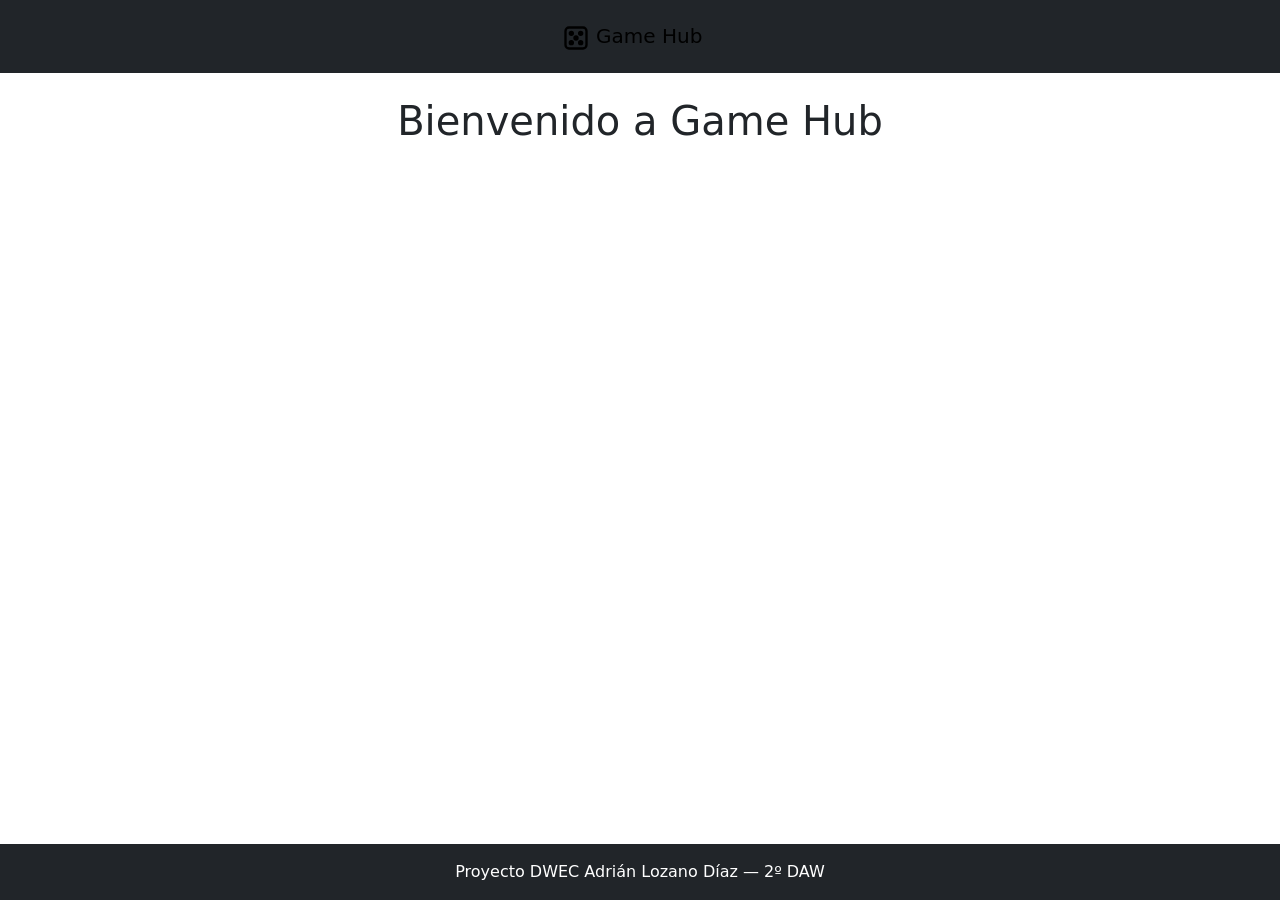
==== index.html @ dc11fa3b "navbar, main y footer estructurados" ====
<!DOCTYPE html>
<html lang="es">

<head>
    <meta charset="UTF-8">
    <meta name="viewport" content="width=device-width, initial-scale=1.0">
    <title>GameHub</title>
    <link rel="stylesheet" href="https://cdn.jsdelivr.net/npm/bootstrap@5.3.8/dist/css/bootstrap.min.css">
    <link rel="stylesheet" href="css/estilos.css">

</head>

<body class="d-flex flex-column min-vh-100">
    <nav class="navbar bg-dark py-3 sticky-top">
        <div class="container-fluid justify-content-center">
            <a class="navbar-brand" href="#">
                <svg xmlns="http://www.w3.org/2000/svg" width="28" height="28" viewBox="0 0 24 24" fill="none"
                    stroke="currentColor" stroke-width="2" stroke-linecap="round" stroke-linejoin="round">
                    <rect x="3" y="3" width="18" height="18" rx="3"></rect>
                    <circle cx="8" cy="8" r="1.3" fill="currentColor"></circle>
                    <circle cx="16" cy="8" r="1.3" fill="currentColor"></circle>
                    <circle cx="12" cy="12" r="1.3" fill="currentColor"></circle>
                    <circle cx="8" cy="16" r="1.3" fill="currentColor"></circle>
                    <circle cx="16" cy="16" r="1.3" fill="currentColor"></circle>
                </svg>
                Game Hub
            </a>
        </div>
    </nav>
    <main class="container py-4">
        <h1 class="text-center mb-4">Bienvenido a Game Hub</h1>

    </main>

    <footer class="bg-dark text-white py-3 mt-auto text-center">
        <div class="container">
            <p class="mb-0">Proyecto DWEC Adrián Lozano Díaz — 2º DAW</p>
        </div>
    </footer>

    <script src="https://cdn.jsdelivr.net/npm/bootstrap@5.3.8/dist/js/bootstrap.bundle.min.js"></script>
    <script src="https://cdn.jsdelivr.net/npm/jquery@3.7.1/dist/jquery.min.js"></script>
</body>

</html>
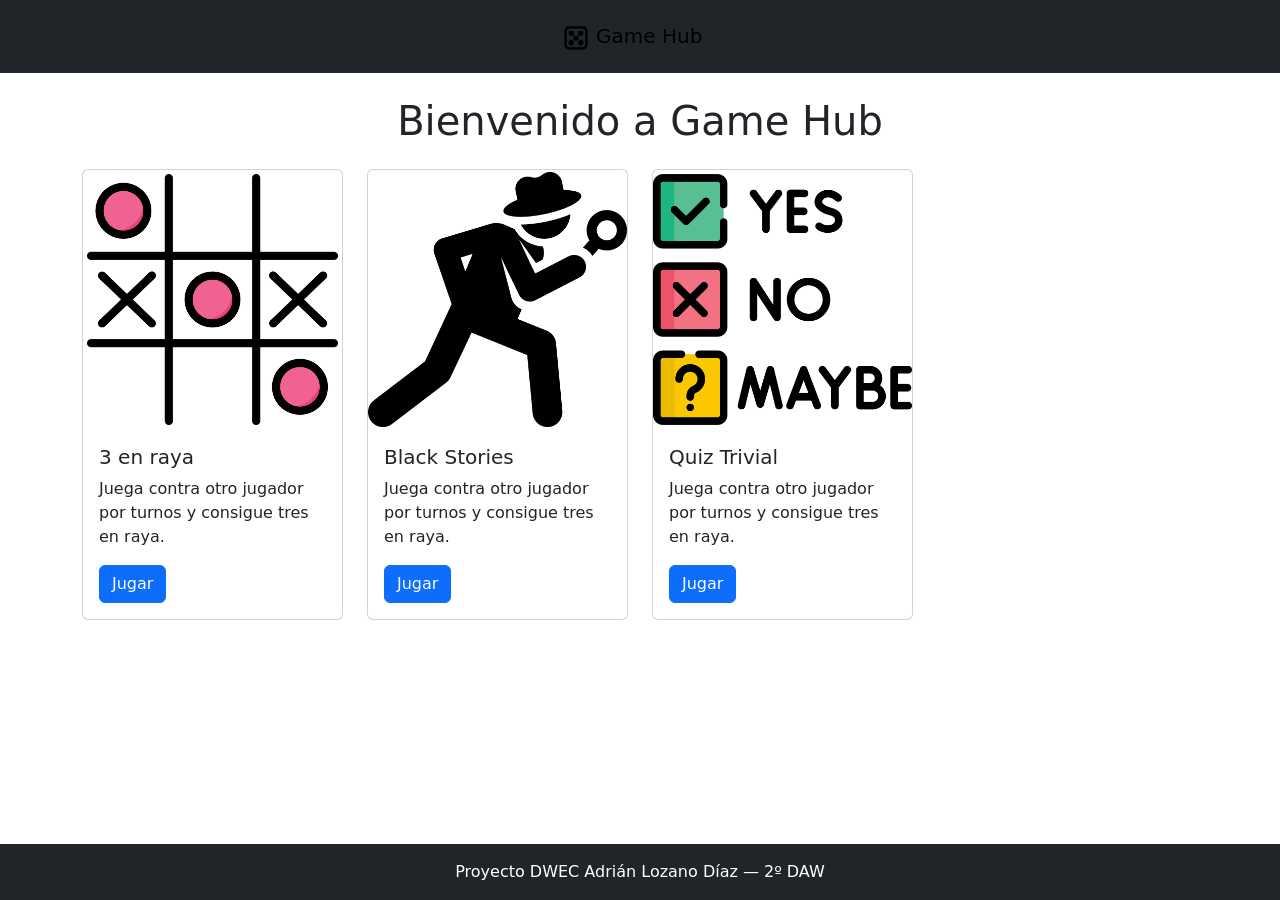
==== commit ee6f4234: "estructura tarjetas empezada" ====
--- a/index.html
+++ b/index.html
@@ -30,6 +30,42 @@
     <main class="container py-4">
         <h1 class="text-center mb-4">Bienvenido a Game Hub</h1>
 
+        <div class="row row-cols-1 row-cols-sm-2 row-cols-lg-4 g-4">
+            <div class="col">
+                <div class="card h-100">
+                    <img src="assets/img/tres-en-raya.png" class="card-img-top" alt="Icono 3 en raya">
+                    <div class="card-body">
+                        <h5 class="card-title">3 en raya</h5>
+                        <p class="card-text">Juega contra otro jugador por turnos y consigue tres en raya.</p>
+                        <a href="juegos/3raya/3raya.html" class="btn btn-primary">Jugar</a>
+                    </div>
+                </div>
+            </div>
+
+            <div class="col">
+                <div class="card h-100">
+                    <img src="assets/img/blackstories.png" class="card-img-top" alt="Icono blackstories">
+                    <div class="card-body">
+                        <h5 class="card-title">Black Stories</h5>
+                        <p class="card-text">Juega contra otro jugador por turnos y consigue tres en raya.</p>
+                        <a href="juegos/blackstories/blackstories.html" class="btn btn-primary">Jugar</a>
+                    </div>
+                </div>
+            </div>
+
+            <div class="col">
+                <div class="card h-100">
+                    <img src="assets/img/quizas.png" class="card-img-top" alt="Icono quiz">
+                    <div class="card-body">
+                        <h5 class="card-title">Quiz Trivial</h5>
+                        <p class="card-text">Juega contra otro jugador por turnos y consigue tres en raya.</p>
+                        <a href="juegos/quiz/quiz.html" class="btn btn-primary">Jugar</a>
+                    </div>
+                </div>
+            </div>
+        </div>
+
+
     </main>
 
     <footer class="bg-dark text-white py-3 mt-auto text-center">
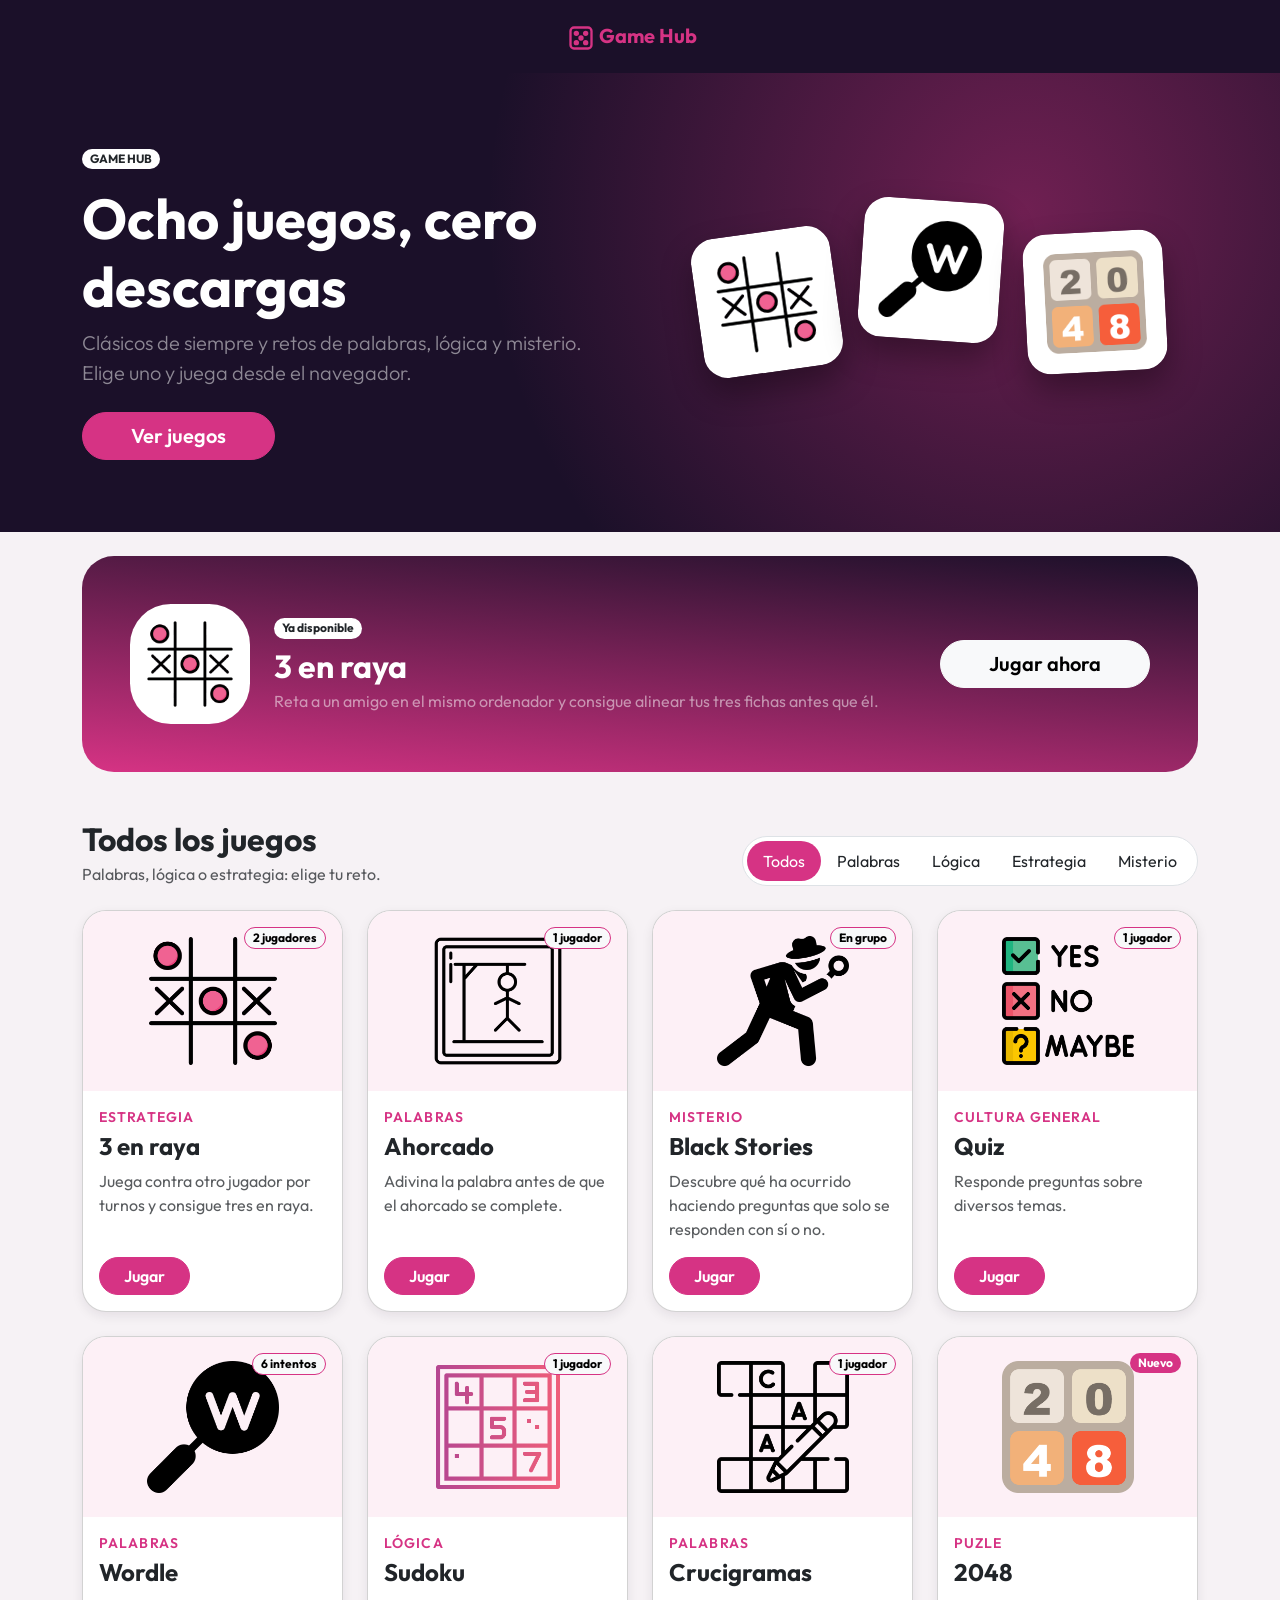
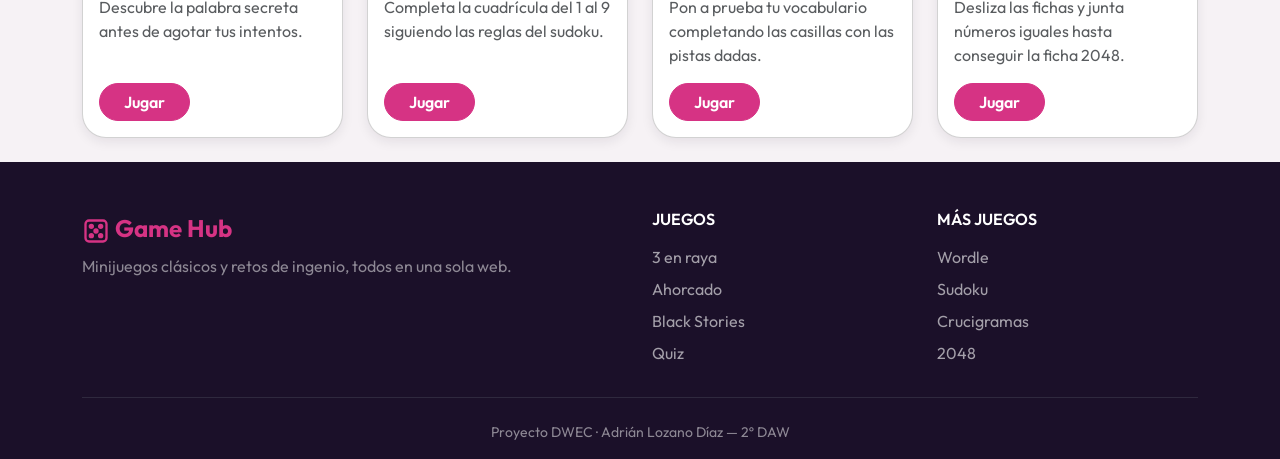
==== commit e5f3282d: "index rediseñado: hero, juego destacado, filtros, tarjetas y footer Paleta propia en variables, fuen" ====
--- a/index.html
+++ b/index.html
@@ -5,15 +5,19 @@
     <meta charset="UTF-8">
     <meta name="viewport" content="width=device-width, initial-scale=1.0">
     <title>GameHub</title>
+    <link rel="stylesheet" href="https://fonts.googleapis.com/css2?family=Outfit:wght@400;600;800&display=swap">
     <link rel="stylesheet" href="https://cdn.jsdelivr.net/npm/bootstrap@5.3.8/dist/css/bootstrap.min.css">
     <link rel="stylesheet" href="css/estilos.css">
 
 </head>
 
 <body class="d-flex flex-column min-vh-100">
-    <nav class="navbar bg-dark py-3 sticky-top">
-        <div class="container-fluid justify-content-center">
-            <a class="navbar-brand" href="#">
+    <nav class="navbar bg-noche py-3 sticky-top" data-bs-theme="dark">
+
+        <!--el contenedor ocupa todo el ancho y centra el logo en horizontal-->
+        <div class="container-fluid justify-content-center"> 
+
+            <a class="navbar-brand fw-bold" href="index.html">
                 <svg xmlns="http://www.w3.org/2000/svg" width="28" height="28" viewBox="0 0 24 24" fill="none"
                     stroke="currentColor" stroke-width="2" stroke-linecap="round" stroke-linejoin="round">
                     <rect x="3" y="3" width="18" height="18" rx="3"></rect>
@@ -27,50 +31,253 @@
             </a>
         </div>
     </nav>
-    <main class="container py-4">
-        <h1 class="text-center mb-4">Bienvenido a Game Hub</h1>
+
+    <section class="hero text-white py-5">
+        <div class="container py-lg-4">
+            <div class="row align-items-center g-5">
+
+                <div class="col-lg-6">
+                    <span class="badge rounded-pill bg-white text-dark mb-3">GAME HUB</span> <!--elemento en linea-->
+                    <h1 class="display-4 fw-bold">Ocho juegos, cero descargas</h1>
+                    <p class="lead text-white-50 mb-4">Clásicos de siempre y retos de palabras, lógica y misterio.
+                        Elige uno y juega desde el navegador.</p>
+                    <a href="#juegos" class="btn btn-primary btn-lg rounded-pill px-5 fw-semibold">Ver juegos</a>
+                </div>
+
+                <div class="col-lg-6 d-none d-lg-flex justify-content-center gap-4">
+                    <img src="assets/img/tres-en-raya.png" alt="" class="hero-ficha hero-ficha-1">
+                    <img src="assets/img/wordle.png" alt="" class="hero-ficha hero-ficha-2">
+                    <img src="assets/img/2048.png" alt="" class="hero-ficha hero-ficha-3">
+                </div>
+
+            </div>
+        </div>
+    </section>
+
+    <main class="container py-4" id="juegos">
+        <!-- Juego destacado: el 3 en raya es el único que se puede jugar -->
+        <section class="destacado text-white rounded-5 p-4 p-lg-5 mb-5">
+            <div class="row align-items-center g-4">
+                <div class="col-md-auto text-center">
+                    <img src="assets/img/tres-en-raya.png" alt="" class="destacado-icono">
+                </div>
+                <div class="col-md text-center text-md-start">
+                    <span class="badge rounded-pill bg-white text-dark mb-2">Ya disponible</span>
+                    <h2 class="fw-bold mb-1">3 en raya</h2>
+                    <p class="mb-0 text-white-50">Reta a un amigo en el mismo ordenador y consigue alinear tus tres
+                        fichas antes que él.</p>
+                </div>
+                <div class="col-md-auto text-center">
+                    <a href="juegos/3raya/3raya.html" class="btn btn-light btn-lg rounded-pill px-5 fw-semibold">Jugar
+                        ahora</a>
+                </div>
+            </div>
+        </section>
+
+        <!-- Título de sección a la izquierda y filtros a la derecha -->
+        <div class="d-flex flex-wrap justify-content-between align-items-end gap-3 mb-4">
+            <div>
+                <h2 class="fw-bold mb-1">Todos los juegos</h2>
+                <p class="text-body-secondary mb-0">Palabras, lógica o estrategia: elige tu reto.</p>
+            </div>
+
+            <ul class="nav nav-pills filtros bg-white border rounded-pill p-1">
+                <li class="nav-item"><button type="button" class="nav-link active">Todos</button></li>
+                <li class="nav-item"><button type="button" class="nav-link">Palabras</button></li>
+                <li class="nav-item"><button type="button" class="nav-link">Lógica</button></li>
+                <li class="nav-item"><button type="button" class="nav-link">Estrategia</button></li>
+                <li class="nav-item"><button type="button" class="nav-link">Misterio</button></li>
+            </ul>
+        </div>
 
         <div class="row row-cols-1 row-cols-sm-2 row-cols-lg-4 g-4">
             <div class="col">
-                <div class="card h-100">
-                    <img src="assets/img/tres-en-raya.png" class="card-img-top" alt="Icono 3 en raya">
-                    <div class="card-body">
-                        <h5 class="card-title">3 en raya</h5>
-                        <p class="card-text">Juega contra otro jugador por turnos y consigue tres en raya.</p>
-                        <a href="juegos/3raya/3raya.html" class="btn btn-primary">Jugar</a>
-                    </div>
-                </div>
-            </div>
-
-            <div class="col">
-                <div class="card h-100">
-                    <img src="assets/img/blackstories.png" class="card-img-top" alt="Icono blackstories">
-                    <div class="card-body">
-                        <h5 class="card-title">Black Stories</h5>
-                        <p class="card-text">Juega contra otro jugador por turnos y consigue tres en raya.</p>
-                        <a href="juegos/blackstories/blackstories.html" class="btn btn-primary">Jugar</a>
-                    </div>
-                </div>
-            </div>
-
-            <div class="col">
-                <div class="card h-100">
-                    <img src="assets/img/quizas.png" class="card-img-top" alt="Icono quiz">
-                    <div class="card-body">
-                        <h5 class="card-title">Quiz Trivial</h5>
-                        <p class="card-text">Juega contra otro jugador por turnos y consigue tres en raya.</p>
-                        <a href="juegos/quiz/quiz.html" class="btn btn-primary">Jugar</a>
-                    </div>
-                </div>
-            </div>
-        </div>
-
-
+                <article class="card tarjeta-juego h-100">
+                    <div class="tarjeta-imagen position-relative">
+                        <img src="assets/img/tres-en-raya.png" class="card-img-top" alt="Icono del juego 3 en raya">
+                        <span class="badge rounded-pill text-bg-light position-absolute top-0 end-0 m-3">2
+                            jugadores</span>
+                    </div>
+                    <div class="card-body d-flex flex-column">
+                        <p class="categoria text-uppercase small fw-semibold mb-1">Estrategia</p>
+                        <h3 class="card-title h4 fw-bold">3 en raya</h3>
+                        <p class="card-text text-body-secondary">Juega contra otro jugador por turnos y consigue tres en
+                            raya.</p>
+                        <a href="juegos/3raya/3raya.html"
+                            class="btn btn-primary rounded-pill px-4 fw-semibold mt-auto align-self-start">Jugar</a>
+                    </div>
+                </article>
+            </div>
+
+
+            <div class="col">
+                <article class="card tarjeta-juego h-100">
+                    <div class="tarjeta-imagen position-relative">
+                        <img src="assets/img/juego-del-ahorcado.png" class="card-img-top"
+                            alt="Icono del juego Ahorcado">
+                        <span class="badge rounded-pill text-bg-light position-absolute top-0 end-0 m-3">1
+                            jugador</span>
+                    </div>
+                    <div class="card-body d-flex flex-column">
+                        <p class="categoria text-uppercase small fw-semibold mb-1">Palabras</p>
+                        <h3 class="card-title h4 fw-bold">Ahorcado</h3>
+                        <p class="card-text text-body-secondary">Adivina la palabra antes de que el ahorcado se
+                            complete.</p>
+                        <a href="juegos/ahorcado/ahorcado.html"
+                            class="btn btn-primary rounded-pill px-4 fw-semibold mt-auto align-self-start">Jugar</a>
+                    </div>
+                </article>
+            </div>
+
+            <div class="col">
+                <article class="card tarjeta-juego h-100">
+                    <div class="tarjeta-imagen position-relative">
+                        <img src="assets/img/blackstories.png" class="card-img-top" alt="Icono del juego Black Stories">
+                        <span class="badge rounded-pill text-bg-light position-absolute top-0 end-0 m-3">En grupo</span>
+                    </div>
+                    <div class="card-body d-flex flex-column">
+                        <p class="categoria text-uppercase small fw-semibold mb-1">Misterio</p>
+                        <h3 class="card-title h4 fw-bold">Black Stories</h3>
+                        <p class="card-text text-body-secondary">Descubre qué ha ocurrido haciendo preguntas que solo se
+                            responden con sí o no.</p>
+                        <a href="juegos/blackstories/blackstories.html"
+                            class="btn btn-primary rounded-pill px-4 fw-semibold mt-auto align-self-start">Jugar</a>
+                    </div>
+                </article>
+            </div>
+
+            <div class="col">
+                <article class="card tarjeta-juego h-100">
+                    <div class="tarjeta-imagen position-relative">
+                        <img src="assets/img/quizas.png" class="card-img-top" alt="Icono del juego Quiz">
+                        <span class="badge rounded-pill text-bg-light position-absolute top-0 end-0 m-3">1
+                            jugador</span>
+                    </div>
+                    <div class="card-body d-flex flex-column">
+                        <p class="categoria text-uppercase small fw-semibold mb-1">Cultura general</p>
+                        <h3 class="card-title h4 fw-bold">Quiz</h3>
+                        <p class="card-text text-body-secondary">Responde preguntas sobre diversos temas.</p>
+                        <a href="juegos/quiz/quiz.html"
+                            class="btn btn-primary rounded-pill px-4 fw-semibold mt-auto align-self-start">Jugar</a>
+                    </div>
+                </article>
+            </div>
+
+            <div class="col">
+                <article class="card tarjeta-juego h-100">
+                    <div class="tarjeta-imagen position-relative">
+                        <img src="assets/img/wordle.png" class="card-img-top" alt="Icono del juego Wordle">
+                        <span class="badge rounded-pill text-bg-light position-absolute top-0 end-0 m-3">6
+                            intentos</span>
+                    </div>
+                    <div class="card-body d-flex flex-column">
+                        <p class="categoria text-uppercase small fw-semibold mb-1">Palabras</p>
+                        <h3 class="card-title h4 fw-bold">Wordle</h3>
+                        <p class="card-text text-body-secondary">Descubre la palabra secreta antes de agotar tus
+                            intentos.</p>
+                        <a href="juegos/wordle/wordle.html"
+                            class="btn btn-primary rounded-pill px-4 fw-semibold mt-auto align-self-start">Jugar</a>
+                    </div>
+                </article>
+            </div>
+
+            <div class="col">
+                <article class="card tarjeta-juego h-100">
+                    <div class="tarjeta-imagen position-relative">
+                        <img src="assets/img/pasatiempo.png" class="card-img-top" alt="Icono del juego Sudoku">
+                        <span class="badge rounded-pill text-bg-light position-absolute top-0 end-0 m-3">1
+                            jugador</span>
+                    </div>
+                    <div class="card-body d-flex flex-column">
+                        <p class="categoria text-uppercase small fw-semibold mb-1">Lógica</p>
+                        <h3 class="card-title h4 fw-bold">Sudoku</h3>
+                        <p class="card-text text-body-secondary">Completa la cuadrícula del 1 al 9 siguiendo las reglas
+                            del sudoku.</p>
+                        <a href="juegos/sudoku/sudoku.html"
+                            class="btn btn-primary rounded-pill px-4 fw-semibold mt-auto align-self-start">Jugar</a>
+                    </div>
+                </article>
+            </div>
+
+            <div class="col">
+                <article class="card tarjeta-juego h-100">
+                    <div class="tarjeta-imagen position-relative">
+                        <img src="assets/img/crucigrama.png" class="card-img-top" alt="Icono del juego Crucigramas">
+                        <span class="badge rounded-pill text-bg-light position-absolute top-0 end-0 m-3">1
+                            jugador</span>
+                    </div>
+                    <div class="card-body d-flex flex-column">
+                        <p class="categoria text-uppercase small fw-semibold mb-1">Palabras</p>
+                        <h3 class="card-title h4 fw-bold">Crucigramas</h3>
+                        <p class="card-text text-body-secondary">Pon a prueba tu vocabulario completando las casillas
+                            con las pistas dadas.</p>
+                        <a href="juegos/crucigrama/crucigrama.html"
+                            class="btn btn-primary rounded-pill px-4 fw-semibold mt-auto align-self-start">Jugar</a>
+                    </div>
+                </article>
+            </div>
+
+            <div class="col">
+                <article class="card tarjeta-juego h-100">
+                    <div class="tarjeta-imagen position-relative">
+                        <img src="assets/img/2048.png" class="card-img-top" alt="Icono del juego 2048">
+                        <span class="badge rounded-pill badge-nuevo position-absolute top-0 end-0 m-3">Nuevo</span>
+                    </div>
+                    <div class="card-body d-flex flex-column">
+                        <p class="categoria text-uppercase small fw-semibold mb-1">Puzle</p>
+                        <h3 class="card-title h4 fw-bold">2048</h3>
+                        <p class="card-text text-body-secondary">Desliza las fichas y junta números iguales hasta
+                            conseguir la ficha 2048.</p>
+                        <a href="juegos/2048/2048.html"
+                            class="btn btn-primary rounded-pill px-4 fw-semibold mt-auto align-self-start">Jugar</a>
+                    </div>
+                </article>
+            </div>
+        </div>
     </main>
 
-    <footer class="bg-dark text-white py-3 mt-auto text-center">
+    <footer class="bg-noche text-white mt-auto pt-5 pb-3">
         <div class="container">
-            <p class="mb-0">Proyecto DWEC Adrián Lozano Díaz — 2º DAW</p>
+            <div class="row g-4">
+                <div class="col-md-6">
+                    <p class="footer-logo fs-4 fw-bold mb-2">
+                        <svg xmlns="http://www.w3.org/2000/svg" width="28" height="28" viewBox="0 0 24 24" fill="none"
+                            stroke="currentColor" stroke-width="2" stroke-linecap="round" stroke-linejoin="round">
+                            <rect x="3" y="3" width="18" height="18" rx="3"></rect>
+                            <circle cx="8" cy="8" r="1.3" fill="currentColor"></circle>
+                            <circle cx="16" cy="8" r="1.3" fill="currentColor"></circle>
+                            <circle cx="12" cy="12" r="1.3" fill="currentColor"></circle>
+                            <circle cx="8" cy="16" r="1.3" fill="currentColor"></circle>
+                            <circle cx="16" cy="16" r="1.3" fill="currentColor"></circle>
+                        </svg>
+                        Game Hub
+                    </p>
+                    <p class="text-white-50 mb-0">Minijuegos clásicos y retos de ingenio, todos en una sola web.</p>
+                </div>
+
+                <div class="col-6 col-md-3">
+                    <h3 class="h6 text-uppercase fw-semibold mb-3">Juegos</h3>
+                    <ul class="list-unstyled mb-0">
+                        <li class="mb-2"><a href="juegos/3raya/3raya.html" class="footer-enlace">3 en raya</a></li>
+                        <li class="mb-2"><a href="juegos/ahorcado/ahorcado.html" class="footer-enlace">Ahorcado</a></li>
+                        <li class="mb-2"><a href="juegos/blackstories/blackstories.html" class="footer-enlace">Black Stories</a></li>
+                        <li class="mb-2"><a href="juegos/quiz/quiz.html" class="footer-enlace">Quiz</a></li>
+                    </ul>
+                </div>
+
+                <div class="col-6 col-md-3">
+                    <h3 class="h6 text-uppercase fw-semibold mb-3">Más juegos</h3>
+                    <ul class="list-unstyled mb-0">
+                        <li class="mb-2"><a href="juegos/wordle/wordle.html" class="footer-enlace">Wordle</a></li>
+                        <li class="mb-2"><a href="juegos/sudoku/sudoku.html" class="footer-enlace">Sudoku</a></li>
+                        <li class="mb-2"><a href="juegos/crucigrama/crucigrama.html" class="footer-enlace">Crucigramas</a></li>
+                        <li class="mb-2"><a href="juegos/2048/2048.html" class="footer-enlace">2048</a></li>
+                    </ul>
+                </div>
+            </div>
+
+            <hr class="border-secondary my-4">
+            <p class="small text-white-50 text-center mb-0">Proyecto DWEC · Adrián Lozano Díaz — 2º DAW</p>
         </div>
     </footer>
 
--- a/css/estilos.css
+++ b/css/estilos.css
@@ -0,0 +1,168 @@
+:root {
+    --gh-rosa: #d63384;
+    --gh-rosa-oscuro: #ad2a6c;
+    --gh-rosa-claro: #fdf0f6;
+    --gh-noche: #1b1029;
+
+    --bs-body-font-family: 'Outfit', sans-serif;
+
+    --bs-body-bg: #f6f2f5;
+}
+
+/* Fondo para navbar y footer */
+.bg-noche {
+    background-color: var(--gh-noche);
+}
+
+/* Botón principal en rosa y solo cambiamos las variables de Bootstrap */
+.btn-primary {
+    /* Color del botón sin hacer nada */
+    --bs-btn-bg: var(--gh-rosa);
+    --bs-btn-border-color: var(--gh-rosa);
+
+    /* Color del botón con hover */
+    --bs-btn-hover-bg: var(--gh-rosa-oscuro);
+    --bs-btn-hover-border-color: var(--gh-rosa-oscuro);
+
+    /* Color del botón al mantenerlo pulsado */
+    --bs-btn-active-bg: var(--gh-rosa-oscuro);
+    --bs-btn-active-border-color: var(--gh-rosa-oscuro);
+
+    /* Sombra al llegar a él con el tabulador */
+    --bs-btn-focus-shadow-rgb: 214, 51, 132;
+}
+
+
+/* Logo rosa en reposo y blanco al pasar el ratón, con un cambio suave */
+.navbar-brand {
+    --bs-navbar-brand-color: var(--gh-rosa);
+    --bs-navbar-brand-hover-color: white;
+    transition: color 0.9s;
+    /* el cambio dura 0.9 segundos */
+}
+
+/* Fondo morado noche con un resplandor rosa arriba a la derecha */
+.hero {
+    background-color: var(--gh-noche);
+    background-image: radial-gradient(circle at 80% 30%, rgba(214, 51, 132, 0.45), transparent 50%);
+}
+
+/* Fichas blancas con el icono de cada juego, flotando arriba y abajo */
+.hero-ficha {
+    width: 140px;
+    background-color: white;
+    padding: 1.25rem;
+    border-radius: 1.5rem;
+    box-shadow: 0 1rem 2rem rgba(0, 0, 0, 0.35);
+    animation: flotar 4s ease-in-out infinite;
+}
+
+/* Cada ficha con una inclinación distinta, como si estuvieran tiradas en una mesa,
+   y empezando la animación en un momento distinto para que no se muevan a la vez */
+.hero-ficha-1 {
+    transform: rotate(-8deg);
+}
+
+.hero-ficha-2 {
+    transform: translateY(-2rem) rotate(4deg);
+    animation-delay: -1.3s;
+}
+
+.hero-ficha-3 {
+    transform: rotate(-3deg);
+    animation-delay: -2.6s;
+}
+
+/* Usamos "translate" y no "transform" para no borrar la inclinación (rotate) de cada ficha */
+@keyframes flotar {
+
+    0%,
+    100% {
+        translate: 0 0;
+    }
+
+    50% {
+        translate: 0 -12px;
+    }
+
+}
+
+/* Degradado de nuestro rosa al morado noche */
+.destacado {
+    background-image: linear-gradient(5deg, var(--gh-rosa), var(--gh-noche));
+}
+
+/* Icono dentro de un círculo blanco */
+.destacado-icono {
+    width: 120px;
+    background-color: white;
+    padding: 1rem;
+    border-radius: 34%;
+}
+
+/* Pastillas de Bootstrap con nuestros colores */
+.filtros {
+    --bs-nav-pills-border-radius: 50rem;
+    --bs-nav-pills-link-active-bg: var(--gh-rosa);
+    --bs-nav-link-color: var(--bs-body-color);
+    --bs-nav-link-hover-color: var(--gh-rosa);
+}
+
+/* cambio variables de la card de Bootstrap */
+.tarjeta-juego {
+    --bs-card-bg: white; /* fondo blanco porque bs usa el color del fondo de la página */
+    --bs-card-border-radius: 1.5rem;
+    overflow: hidden;
+    box-shadow: 0 0.25rem 0.75rem rgba(27, 16, 41, 0.08);
+    transition: transform 0.2s, box-shadow 0.2s;
+}
+
+/* Al pasar el ratón la tarjeta sube un poco y la sombra crece */
+.tarjeta-juego:hover {
+    transform: translateY(-6px);
+    box-shadow: 0 1rem 2rem rgba(27, 16, 41, 0.15);
+}
+
+/* Zona de la imagen con fondo rosa suave */
+.tarjeta-imagen {
+    background-color: var(--gh-rosa-claro);
+}
+
+/* Todas las imágenes iguales aunque los PNG tengan tamaños distintos */
+.tarjeta-imagen img {
+    height: 180px;
+    object-fit: contain;
+    /* para que el icono del juego no se deforme */
+    padding: 1.5rem;
+}
+
+/* Borde rosa en los badges informativos de las tarjetas (el de "Nuevo" no) */
+.tarjeta-imagen .text-bg-light {
+    border: 1px solid var(--gh-rosa);
+}
+
+/* relleno de rosa para que destaque */
+.badge-nuevo {
+    background-color: var(--gh-rosa);
+    color: white;
+}
+
+/* Etiqueta de categoría encima del título */
+.categoria {
+    color: var(--gh-rosa);
+    letter-spacing: 0.08em;
+}
+
+.footer-logo {
+    color: var(--gh-rosa);
+}
+
+.footer-enlace {
+    color: rgba(255, 255, 255, 0.6);
+    text-decoration: none;
+    transition: color 0.2s;
+}
+
+.footer-enlace:hover {
+    color: var(--gh-rosa);
+}
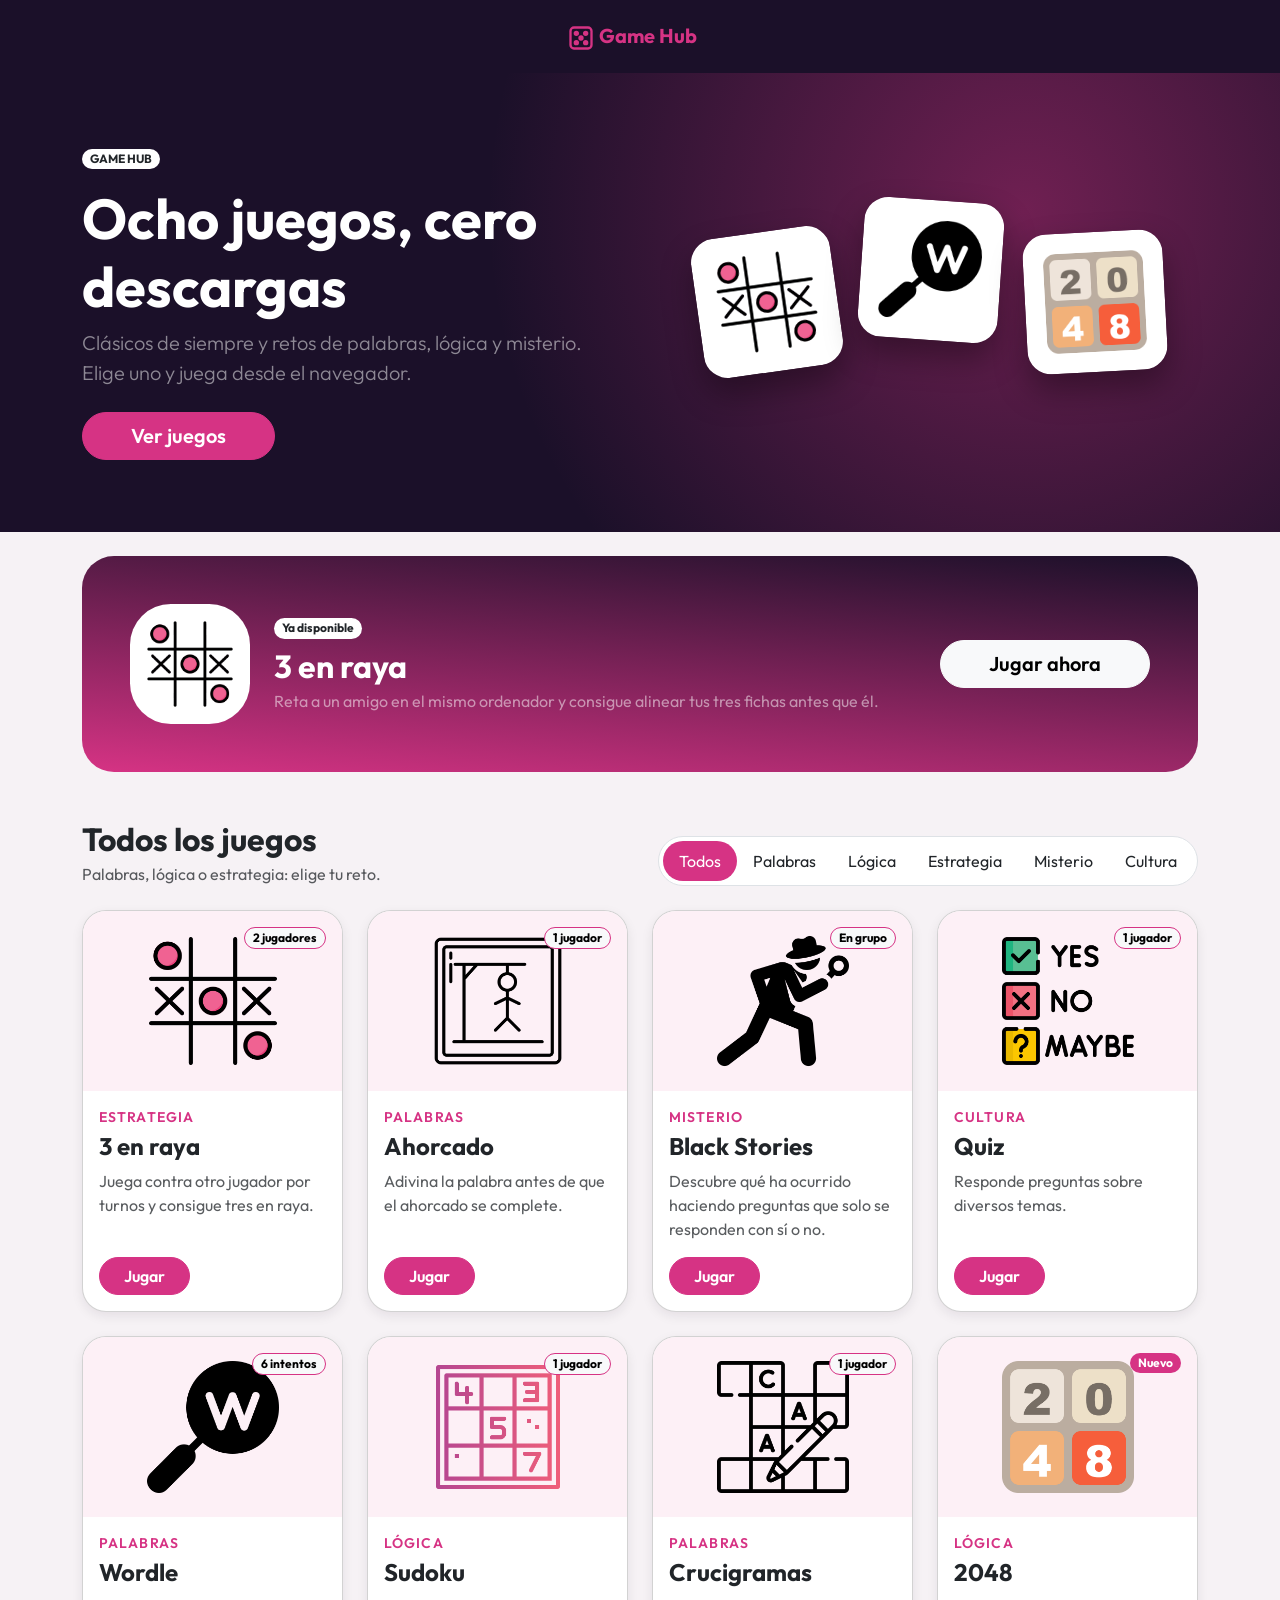
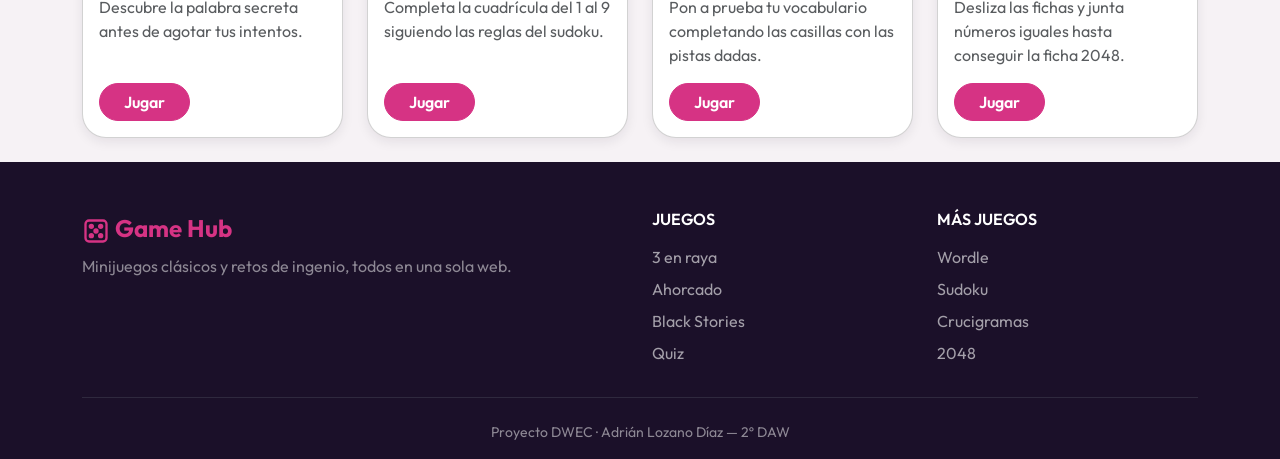
==== commit c80881e0: "filtros del index funcionando con jQuery Atributos data-filtro y data-categoria con el evento on-cli" ====
--- a/index.html
+++ b/index.html
@@ -15,7 +15,7 @@
     <nav class="navbar bg-noche py-3 sticky-top" data-bs-theme="dark">
 
         <!--el contenedor ocupa todo el ancho y centra el logo en horizontal-->
-        <div class="container-fluid justify-content-center"> 
+        <div class="container-fluid justify-content-center">
 
             <a class="navbar-brand fw-bold" href="index.html">
                 <svg xmlns="http://www.w3.org/2000/svg" width="28" height="28" viewBox="0 0 24 24" fill="none"
@@ -82,16 +82,22 @@
             </div>
 
             <ul class="nav nav-pills filtros bg-white border rounded-pill p-1">
-                <li class="nav-item"><button type="button" class="nav-link active">Todos</button></li>
-                <li class="nav-item"><button type="button" class="nav-link">Palabras</button></li>
-                <li class="nav-item"><button type="button" class="nav-link">Lógica</button></li>
-                <li class="nav-item"><button type="button" class="nav-link">Estrategia</button></li>
-                <li class="nav-item"><button type="button" class="nav-link">Misterio</button></li>
+                <li class="nav-item"><button type="button" class="nav-link active" data-filtro="todos">Todos</button>
+                </li>
+                <li class="nav-item"><button type="button" class="nav-link" data-filtro="palabras">Palabras</button>
+                </li>
+                <li class="nav-item"><button type="button" class="nav-link" data-filtro="logica">Lógica</button></li>
+                <li class="nav-item"><button type="button" class="nav-link" data-filtro="estrategia">Estrategia</button>
+                </li>
+                <li class="nav-item"><button type="button" class="nav-link" data-filtro="misterio">Misterio</button>
+                </li>
+                <li class="nav-item"><button type="button" class="nav-link" data-filtro="cultura">Cultura</button></li>
+
             </ul>
         </div>
 
         <div class="row row-cols-1 row-cols-sm-2 row-cols-lg-4 g-4">
-            <div class="col">
+            <div class="col juego" data-categoria="estrategia">
                 <article class="card tarjeta-juego h-100">
                     <div class="tarjeta-imagen position-relative">
                         <img src="assets/img/tres-en-raya.png" class="card-img-top" alt="Icono del juego 3 en raya">
@@ -110,7 +116,7 @@
             </div>
 
 
-            <div class="col">
+            <div class="col juego" data-categoria="palabras">
                 <article class="card tarjeta-juego h-100">
                     <div class="tarjeta-imagen position-relative">
                         <img src="assets/img/juego-del-ahorcado.png" class="card-img-top"
@@ -129,7 +135,7 @@
                 </article>
             </div>
 
-            <div class="col">
+            <div class="col juego" data-categoria="misterio">
                 <article class="card tarjeta-juego h-100">
                     <div class="tarjeta-imagen position-relative">
                         <img src="assets/img/blackstories.png" class="card-img-top" alt="Icono del juego Black Stories">
@@ -146,7 +152,7 @@
                 </article>
             </div>
 
-            <div class="col">
+            <div class="col juego" data-categoria="cultura">
                 <article class="card tarjeta-juego h-100">
                     <div class="tarjeta-imagen position-relative">
                         <img src="assets/img/quizas.png" class="card-img-top" alt="Icono del juego Quiz">
@@ -154,7 +160,7 @@
                             jugador</span>
                     </div>
                     <div class="card-body d-flex flex-column">
-                        <p class="categoria text-uppercase small fw-semibold mb-1">Cultura general</p>
+                        <p class="categoria text-uppercase small fw-semibold mb-1">Cultura</p>
                         <h3 class="card-title h4 fw-bold">Quiz</h3>
                         <p class="card-text text-body-secondary">Responde preguntas sobre diversos temas.</p>
                         <a href="juegos/quiz/quiz.html"
@@ -163,7 +169,7 @@
                 </article>
             </div>
 
-            <div class="col">
+            <div class="col juego" data-categoria="palabras">
                 <article class="card tarjeta-juego h-100">
                     <div class="tarjeta-imagen position-relative">
                         <img src="assets/img/wordle.png" class="card-img-top" alt="Icono del juego Wordle">
@@ -181,7 +187,7 @@
                 </article>
             </div>
 
-            <div class="col">
+            <div class="col juego" data-categoria="logica">
                 <article class="card tarjeta-juego h-100">
                     <div class="tarjeta-imagen position-relative">
                         <img src="assets/img/pasatiempo.png" class="card-img-top" alt="Icono del juego Sudoku">
@@ -199,7 +205,7 @@
                 </article>
             </div>
 
-            <div class="col">
+            <div class="col juego" data-categoria="palabras">
                 <article class="card tarjeta-juego h-100">
                     <div class="tarjeta-imagen position-relative">
                         <img src="assets/img/crucigrama.png" class="card-img-top" alt="Icono del juego Crucigramas">
@@ -217,14 +223,14 @@
                 </article>
             </div>
 
-            <div class="col">
+            <div class="col juego" data-categoria="logica">
                 <article class="card tarjeta-juego h-100">
                     <div class="tarjeta-imagen position-relative">
                         <img src="assets/img/2048.png" class="card-img-top" alt="Icono del juego 2048">
                         <span class="badge rounded-pill badge-nuevo position-absolute top-0 end-0 m-3">Nuevo</span>
                     </div>
                     <div class="card-body d-flex flex-column">
-                        <p class="categoria text-uppercase small fw-semibold mb-1">Puzle</p>
+                        <p class="categoria text-uppercase small fw-semibold mb-1">Lógica</p>
                         <h3 class="card-title h4 fw-bold">2048</h3>
                         <p class="card-text text-body-secondary">Desliza las fichas y junta números iguales hasta
                             conseguir la ficha 2048.</p>
@@ -260,7 +266,8 @@
                     <ul class="list-unstyled mb-0">
                         <li class="mb-2"><a href="juegos/3raya/3raya.html" class="footer-enlace">3 en raya</a></li>
                         <li class="mb-2"><a href="juegos/ahorcado/ahorcado.html" class="footer-enlace">Ahorcado</a></li>
-                        <li class="mb-2"><a href="juegos/blackstories/blackstories.html" class="footer-enlace">Black Stories</a></li>
+                        <li class="mb-2"><a href="juegos/blackstories/blackstories.html" class="footer-enlace">Black
+                                Stories</a></li>
                         <li class="mb-2"><a href="juegos/quiz/quiz.html" class="footer-enlace">Quiz</a></li>
                     </ul>
                 </div>
@@ -270,7 +277,8 @@
                     <ul class="list-unstyled mb-0">
                         <li class="mb-2"><a href="juegos/wordle/wordle.html" class="footer-enlace">Wordle</a></li>
                         <li class="mb-2"><a href="juegos/sudoku/sudoku.html" class="footer-enlace">Sudoku</a></li>
-                        <li class="mb-2"><a href="juegos/crucigrama/crucigrama.html" class="footer-enlace">Crucigramas</a></li>
+                        <li class="mb-2"><a href="juegos/crucigrama/crucigrama.html"
+                                class="footer-enlace">Crucigramas</a></li>
                         <li class="mb-2"><a href="juegos/2048/2048.html" class="footer-enlace">2048</a></li>
                     </ul>
                 </div>
@@ -283,6 +291,7 @@
 
     <script src="https://cdn.jsdelivr.net/npm/bootstrap@5.3.8/dist/js/bootstrap.bundle.min.js"></script>
     <script src="https://cdn.jsdelivr.net/npm/jquery@3.7.1/dist/jquery.min.js"></script>
+    <script src="js/index.js"></script>
 </body>
 
 </html>
